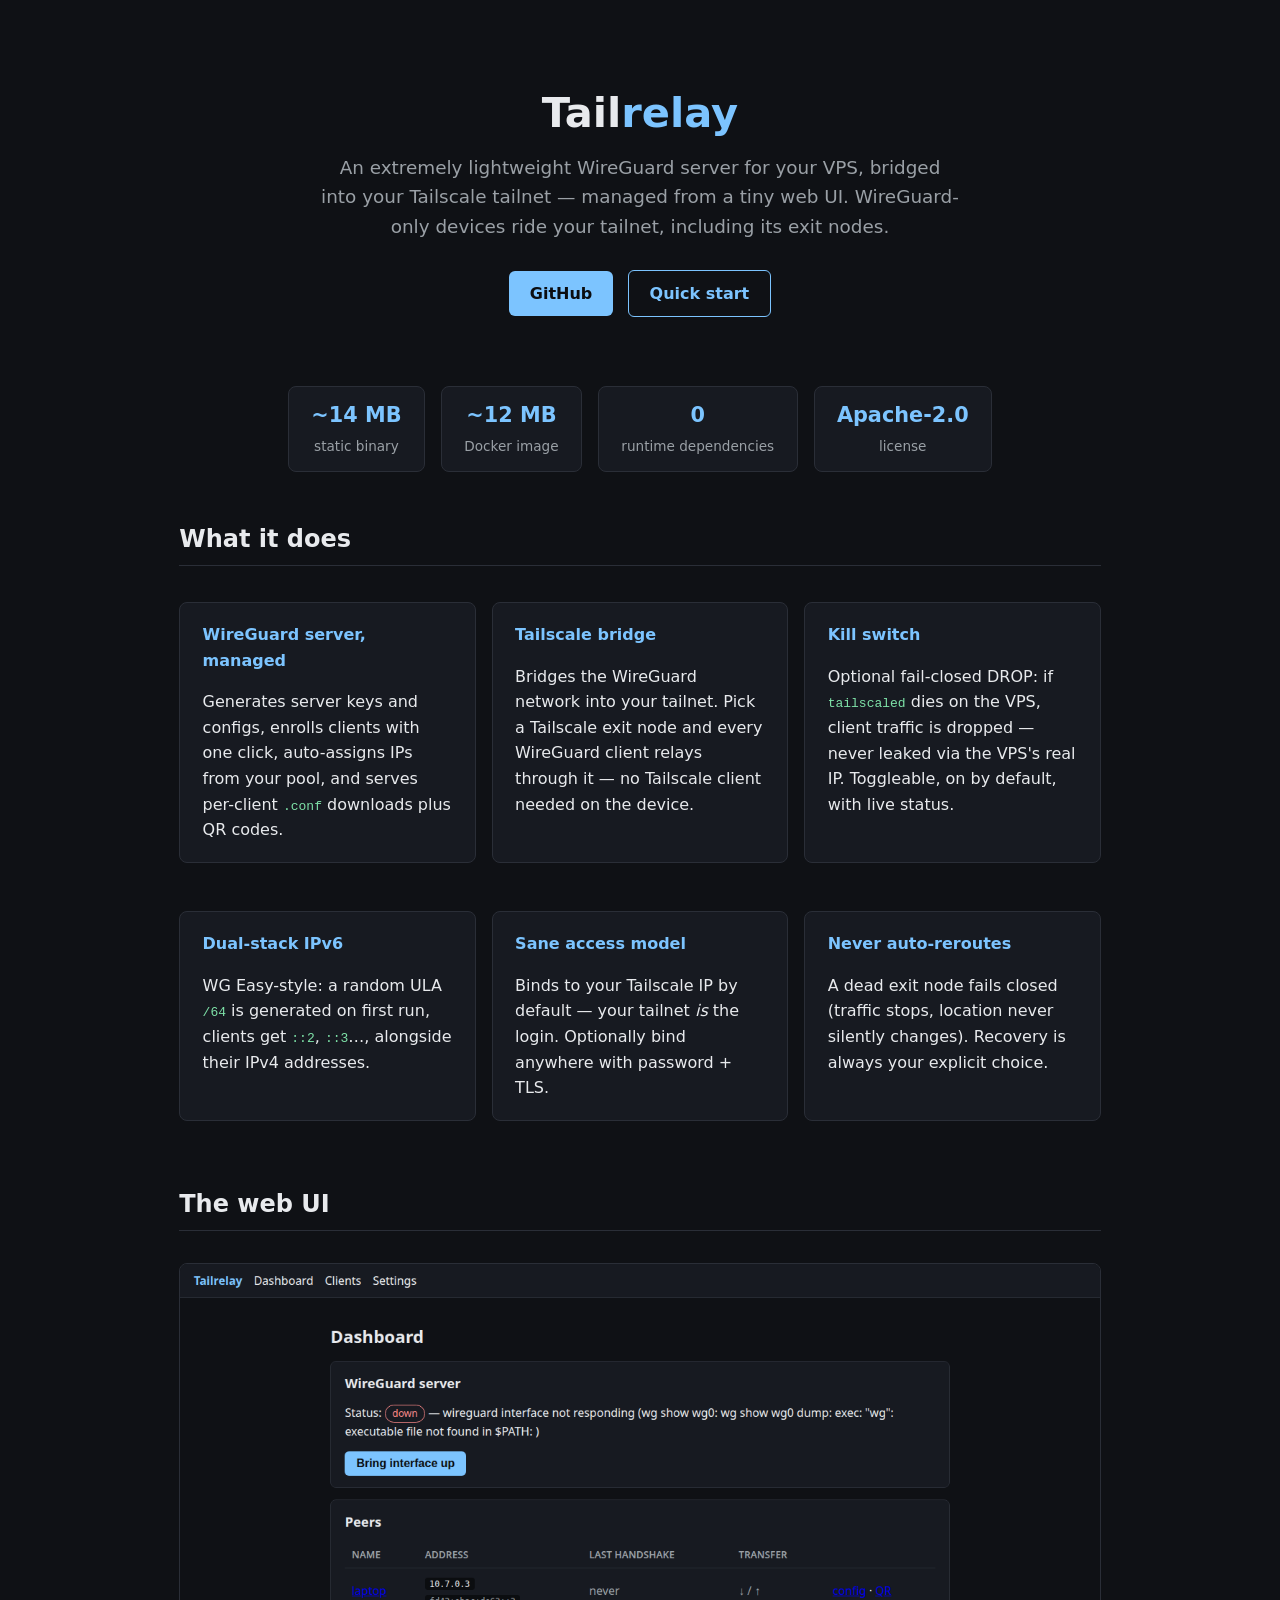
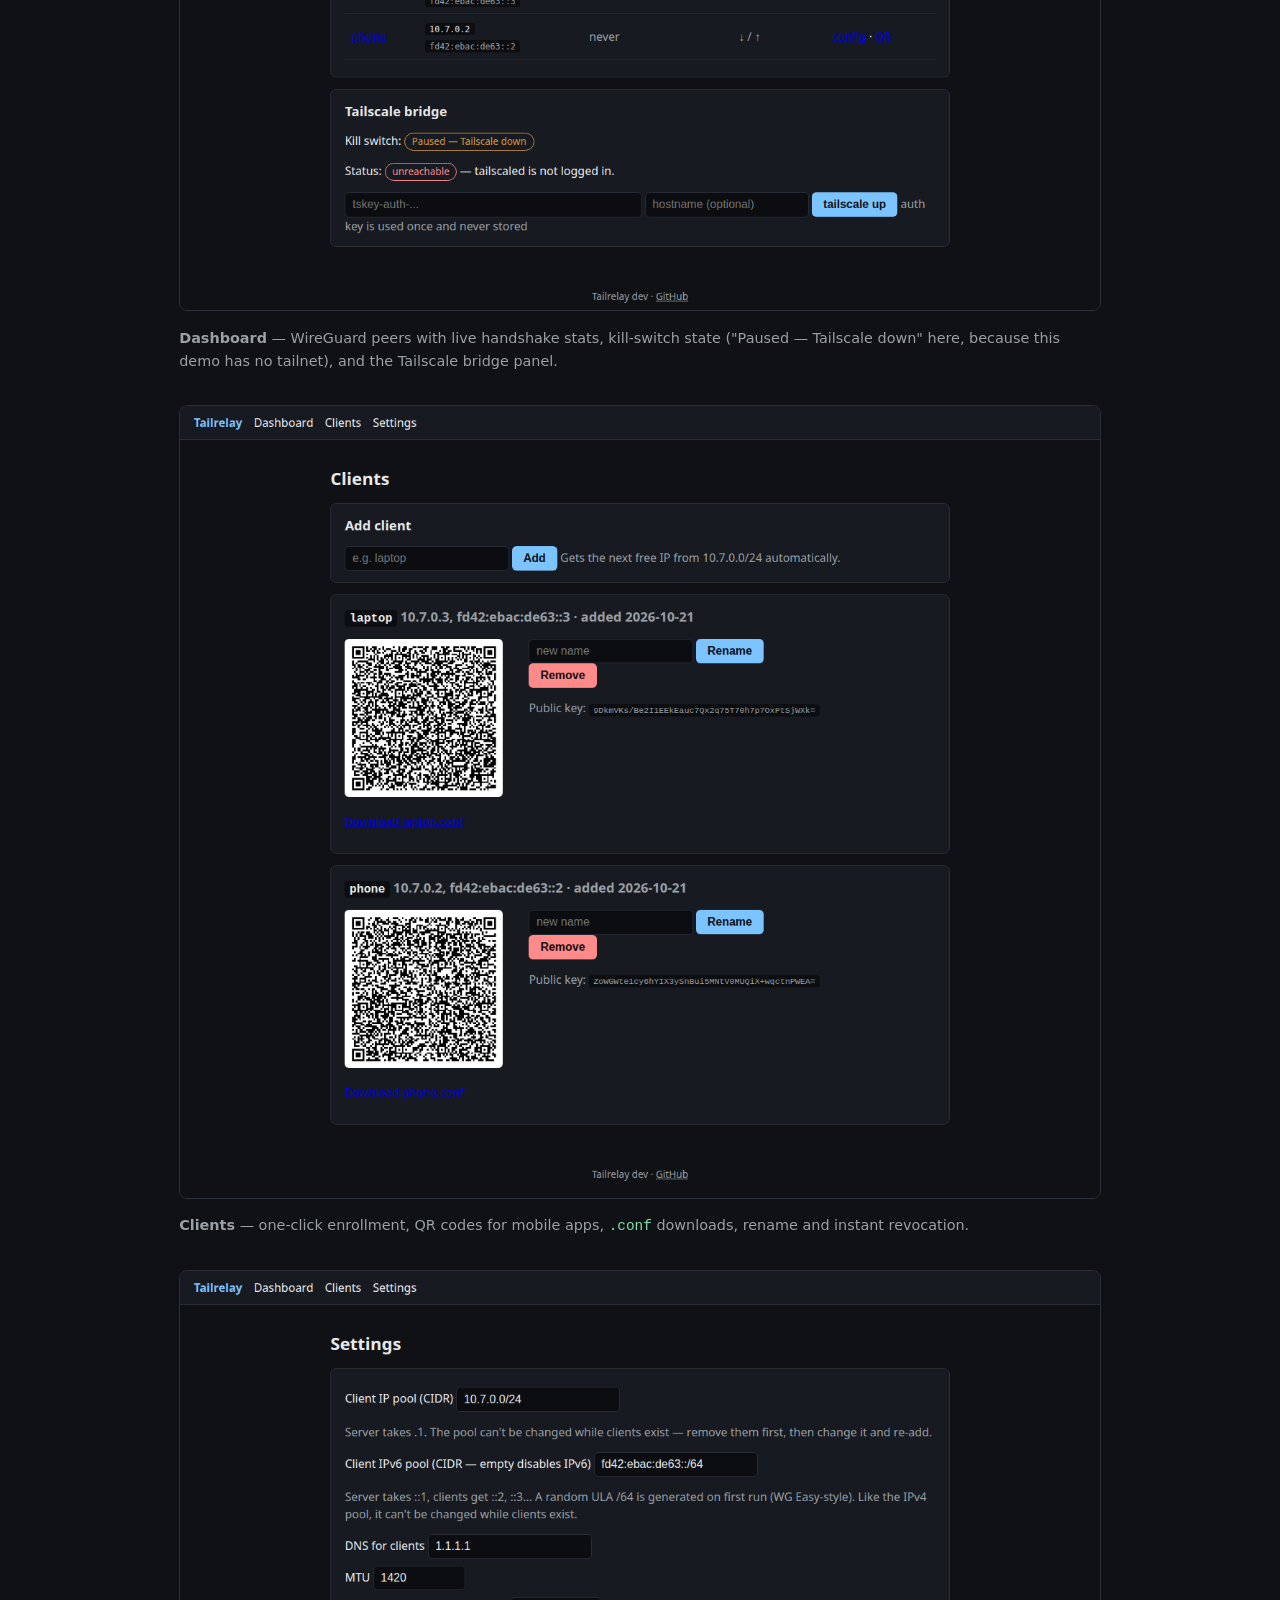
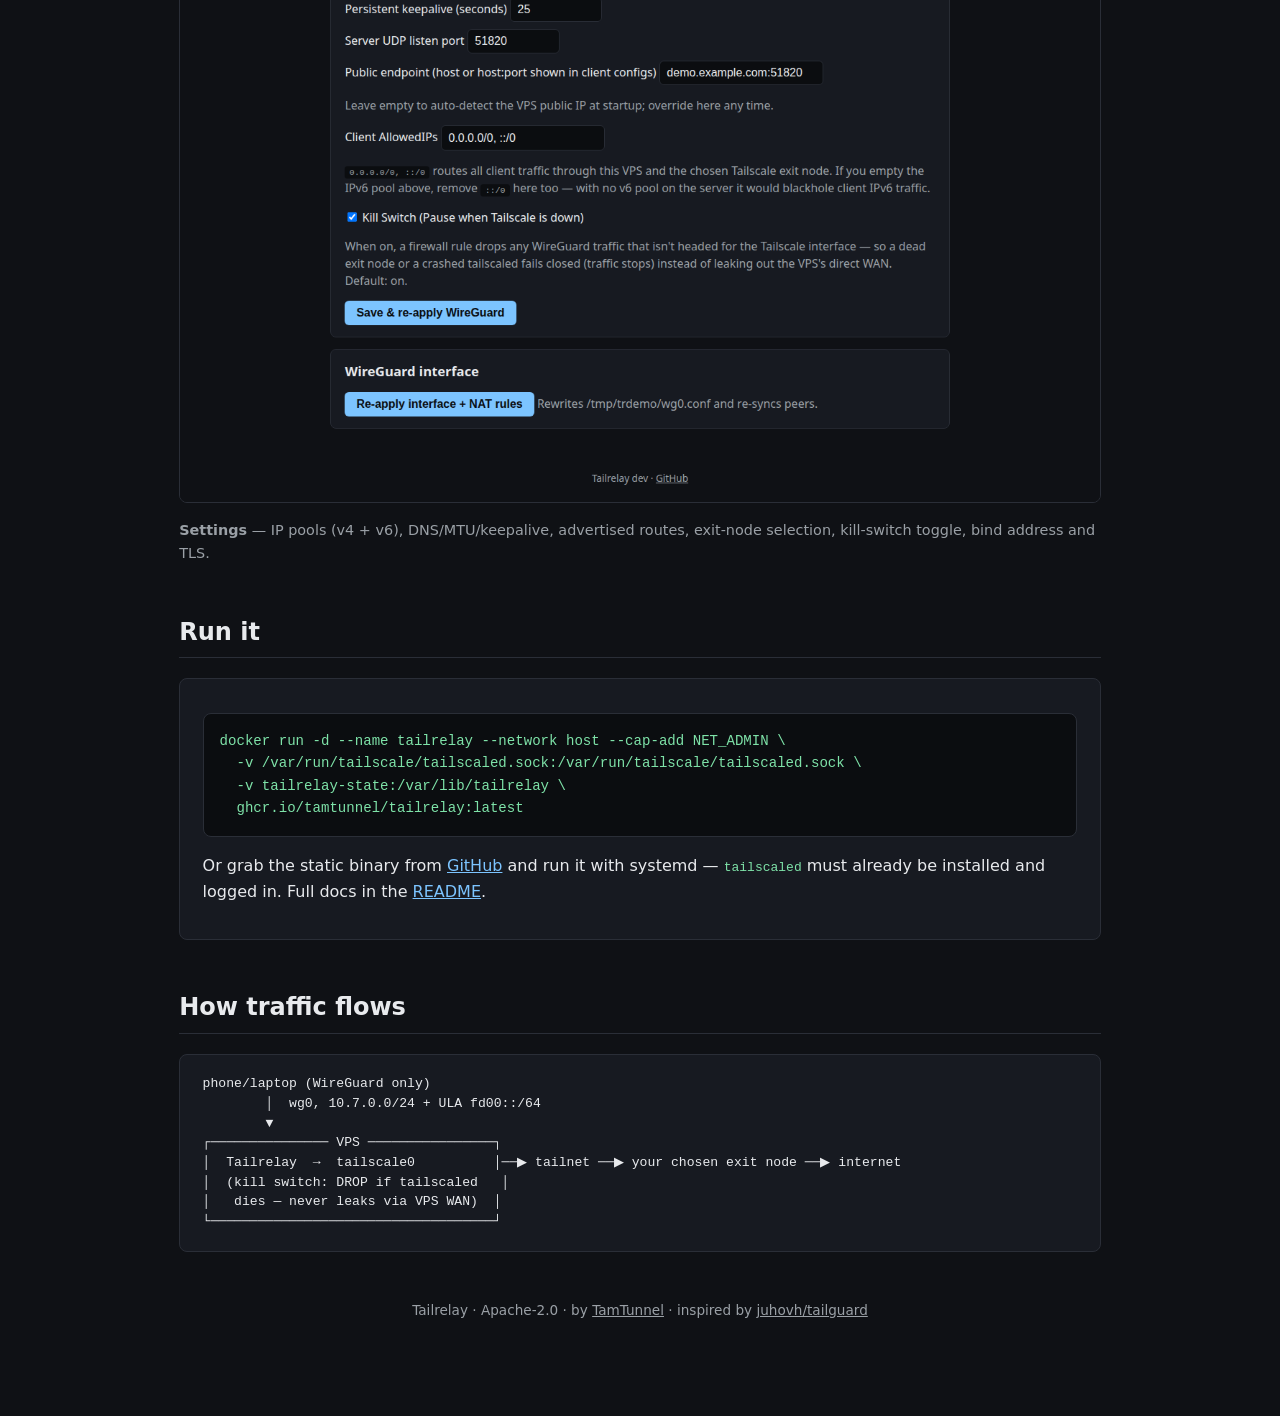
==== index.html @ c0a0df58 "docs: Tailrelay demo site (real UI screenshots)" ====
<!DOCTYPE html>
<html lang="en">
<head>
<meta charset="utf-8">
<meta name="viewport" content="width=device-width, initial-scale=1">
<title>Tailrelay — lightweight WireGuard server + Tailscale bridge</title>
<style>
:root { --bg:#0f1115; --card:#171a21; --fg:#e8eaed; --dim:#9aa0a6; --accent:#7cc4ff; --ok:#7ee2a8; --line:#2a2e37; }
* { box-sizing:border-box; }
body { background:var(--bg); color:var(--fg); font-family:system-ui,-apple-system,sans-serif; margin:0; line-height:1.6; }
main { max-width:960px; margin:0 auto; padding:2rem 1.2rem 4rem; }
.hero { text-align:center; padding:3rem 0 2rem; }
.hero h1 { font-size:2.6rem; margin:0 0 .4rem; }
.hero h1 span { color:var(--accent); }
.hero p.tag { color:var(--dim); font-size:1.15rem; max-width:640px; margin:0 auto 1.5rem; }
.btns a { display:inline-block; background:var(--accent); color:#0b0d10; font-weight:700; border-radius:6px; padding:.6rem 1.3rem; margin:.3rem; text-decoration:none; }
.btns a.ghost { background:none; color:var(--accent); border:1px solid var(--accent); }
.stats { display:flex; gap:1rem; justify-content:center; flex-wrap:wrap; margin:2rem 0; }
.stat { background:var(--card); border:1px solid var(--line); border-radius:8px; padding:.8rem 1.4rem; text-align:center; }
.stat b { display:block; font-size:1.3rem; color:var(--accent); }
.stat span { color:var(--dim); font-size:.85rem; }
h2 { margin-top:3rem; border-bottom:1px solid var(--line); padding-bottom:.4rem; }
.card { background:var(--card); border:1px solid var(--line); border-radius:8px; padding:1.2rem 1.4rem; margin:1rem 0; }
.grid { display:grid; grid-template-columns:repeat(auto-fit,minmax(260px,1fr)); gap:1rem; }
.grid .card h3 { margin-top:0; color:var(--accent); font-size:1rem; }
.shot { margin:2rem 0; }
.shot img { width:100%; border:1px solid var(--line); border-radius:8px; }
.shot p { color:var(--dim); font-size:.9rem; margin:.5rem 0 0; }
pre { background:#0b0d10; border:1px solid var(--line); border-radius:8px; padding:1rem; overflow-x:auto; font-size:.88rem; }
code { color:var(--ok); }
.diagram { font-family:monospace; white-space:pre; font-size:.82rem; line-height:1.5; }
footer { text-align:center; color:var(--dim); padding:2rem; font-size:.85rem; }
footer a { color:var(--dim); }
a { color:var(--accent); }
</style>
</head>
<body>
<main>
<div class="hero">
<h1>Tail<span>relay</span></h1>
<p class="tag">An extremely lightweight WireGuard server for your VPS, bridged into your Tailscale tailnet — managed from a tiny web UI. WireGuard-only devices ride your tailnet, including its exit nodes.</p>
<div class="btns">
<a href="https://github.com/TamTunnel/TailRelay">GitHub</a>
<a class="ghost" href="https://github.com/TamTunnel/TailRelay#quick-start">Quick start</a>
</div>
</div>

<div class="stats">
<div class="stat"><b>~14 MB</b><span>static binary</span></div>
<div class="stat"><b>~12 MB</b><span>Docker image</span></div>
<div class="stat"><b>0</b><span>runtime dependencies</span></div>
<div class="stat"><b>Apache-2.0</b><span>license</span></div>
</div>

<h2>What it does</h2>
<div class="grid">
<div class="card"><h3>WireGuard server, managed</h3>Generates server keys and configs, enrolls clients with one click, auto-assigns IPs from your pool, and serves per-client <code>.conf</code> downloads plus QR codes.</div>
<div class="card"><h3>Tailscale bridge</h3>Bridges the WireGuard network into your tailnet. Pick a Tailscale exit node and every WireGuard client relays through it — no Tailscale client needed on the device.</div>
<div class="card"><h3>Kill switch</h3>Optional fail-closed DROP: if <code>tailscaled</code> dies on the VPS, client traffic is dropped — never leaked via the VPS's real IP. Toggleable, on by default, with live status.</div>
<div class="card"><h3>Dual-stack IPv6</h3>WG Easy-style: a random ULA <code>/64</code> is generated on first run, clients get <code>::2</code>, <code>::3</code>…, alongside their IPv4 addresses.</div>
<div class="card"><h3>Sane access model</h3>Binds to your Tailscale IP by default — your tailnet <em>is</em> the login. Optionally bind anywhere with password + TLS.</div>
<div class="card"><h3>Never auto-reroutes</h3>A dead exit node fails closed (traffic stops, location never silently changes). Recovery is always your explicit choice.</div>
</div>

<h2>The web UI</h2>
<div class="shot">
<img src="dashboard.png" alt="Tailrelay dashboard: WireGuard peers, kill switch status, Tailscale bridge">
<p><b>Dashboard</b> — WireGuard peers with live handshake stats, kill-switch state ("Paused — Tailscale down" here, because this demo has no tailnet), and the Tailscale bridge panel.</p>
</div>
<div class="shot">
<img src="clients.png" alt="Tailrelay clients page: QR codes and config downloads">
<p><b>Clients</b> — one-click enrollment, QR codes for mobile apps, <code>.conf</code> downloads, rename and instant revocation.</p>
</div>
<div class="shot">
<img src="settings.png" alt="Tailrelay settings page">
<p><b>Settings</b> — IP pools (v4 + v6), DNS/MTU/keepalive, advertised routes, exit-node selection, kill-switch toggle, bind address and TLS.</p>
</div>

<h2>Run it</h2>
<div class="card">
<pre><code>docker run -d --name tailrelay --network host --cap-add NET_ADMIN \
  -v /var/run/tailscale/tailscaled.sock:/var/run/tailscale/tailscaled.sock \
  -v tailrelay-state:/var/lib/tailrelay \
  ghcr.io/tamtunnel/tailrelay:latest</code></pre>
<p>Or grab the static binary from <a href="https://github.com/TamTunnel/TailRelay">GitHub</a> and run it with systemd — <code>tailscaled</code> must already be installed and logged in. Full docs in the <a href="https://github.com/TamTunnel/TailRelay#quick-start">README</a>.</p>
</div>

<h2>How traffic flows</h2>
<div class="card"><div class="diagram">phone/laptop (WireGuard only)
        │  wg0, 10.7.0.0/24 + ULA fd00::/64
        ▼
┌─────────────── VPS ────────────────┐
│  Tailrelay  →  tailscale0          │──▶ tailnet ──▶ your chosen exit node ──▶ internet
│  (kill switch: DROP if tailscaled   │
│   dies — never leaks via VPS WAN)  │
└────────────────────────────────────┘</div></div>

<footer>
Tailrelay · Apache-2.0 · by <a href="https://github.com/TamTunnel">TamTunnel</a> · inspired by <a href="https://github.com/juhovh/tailguard">juhovh/tailguard</a>
</footer>
</main>
</body>
</html>
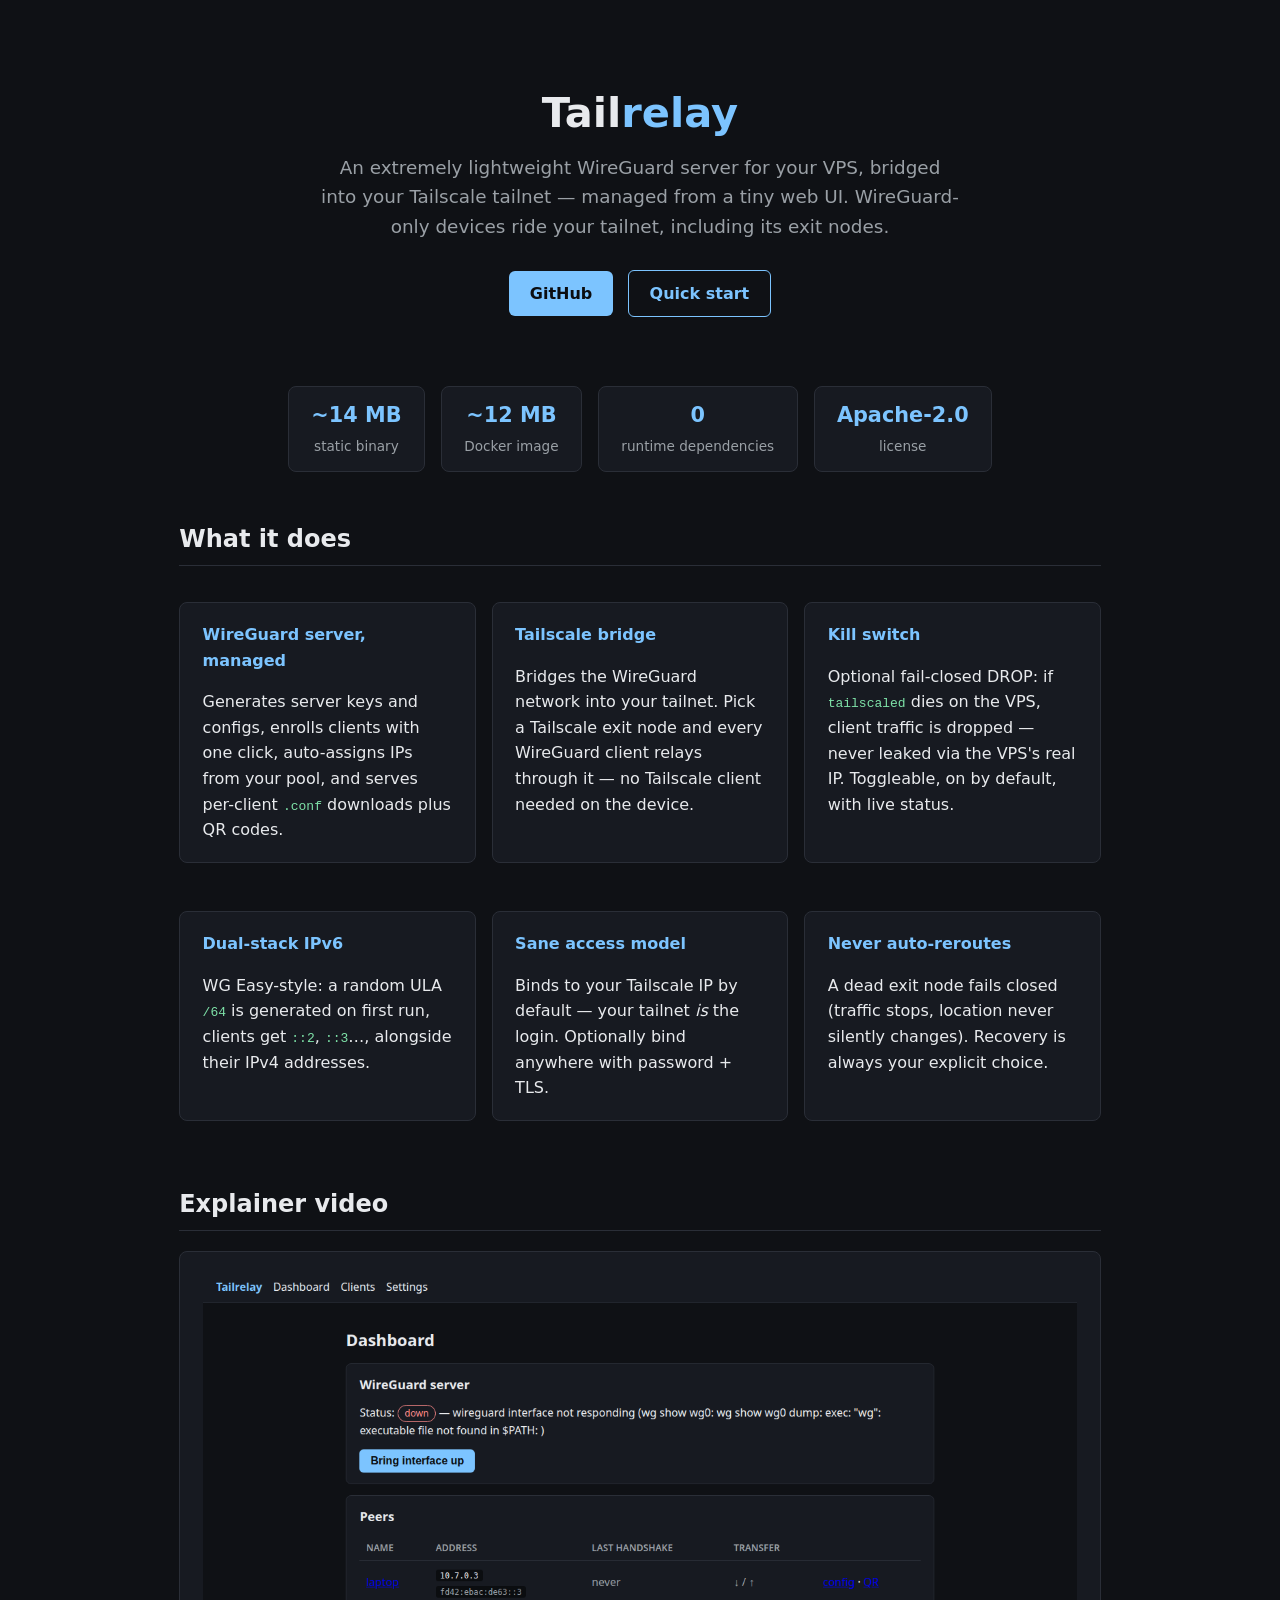
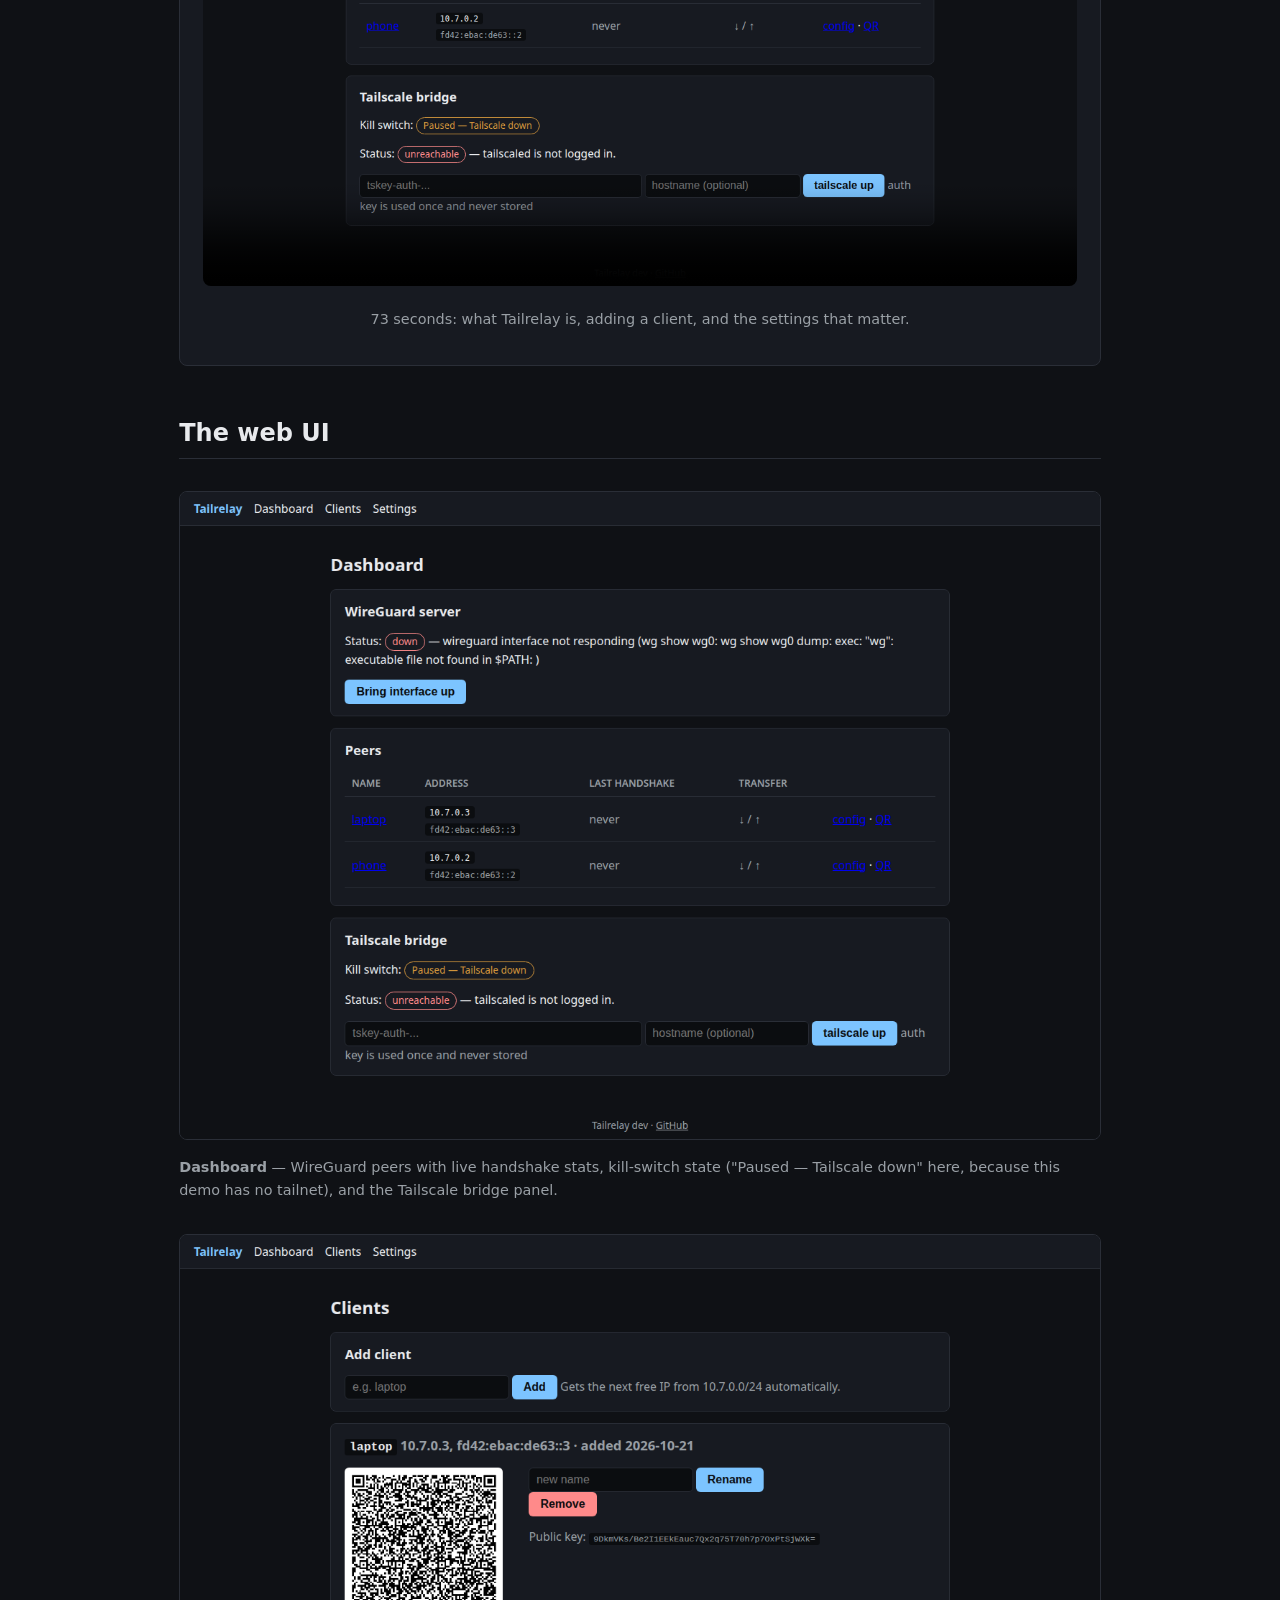
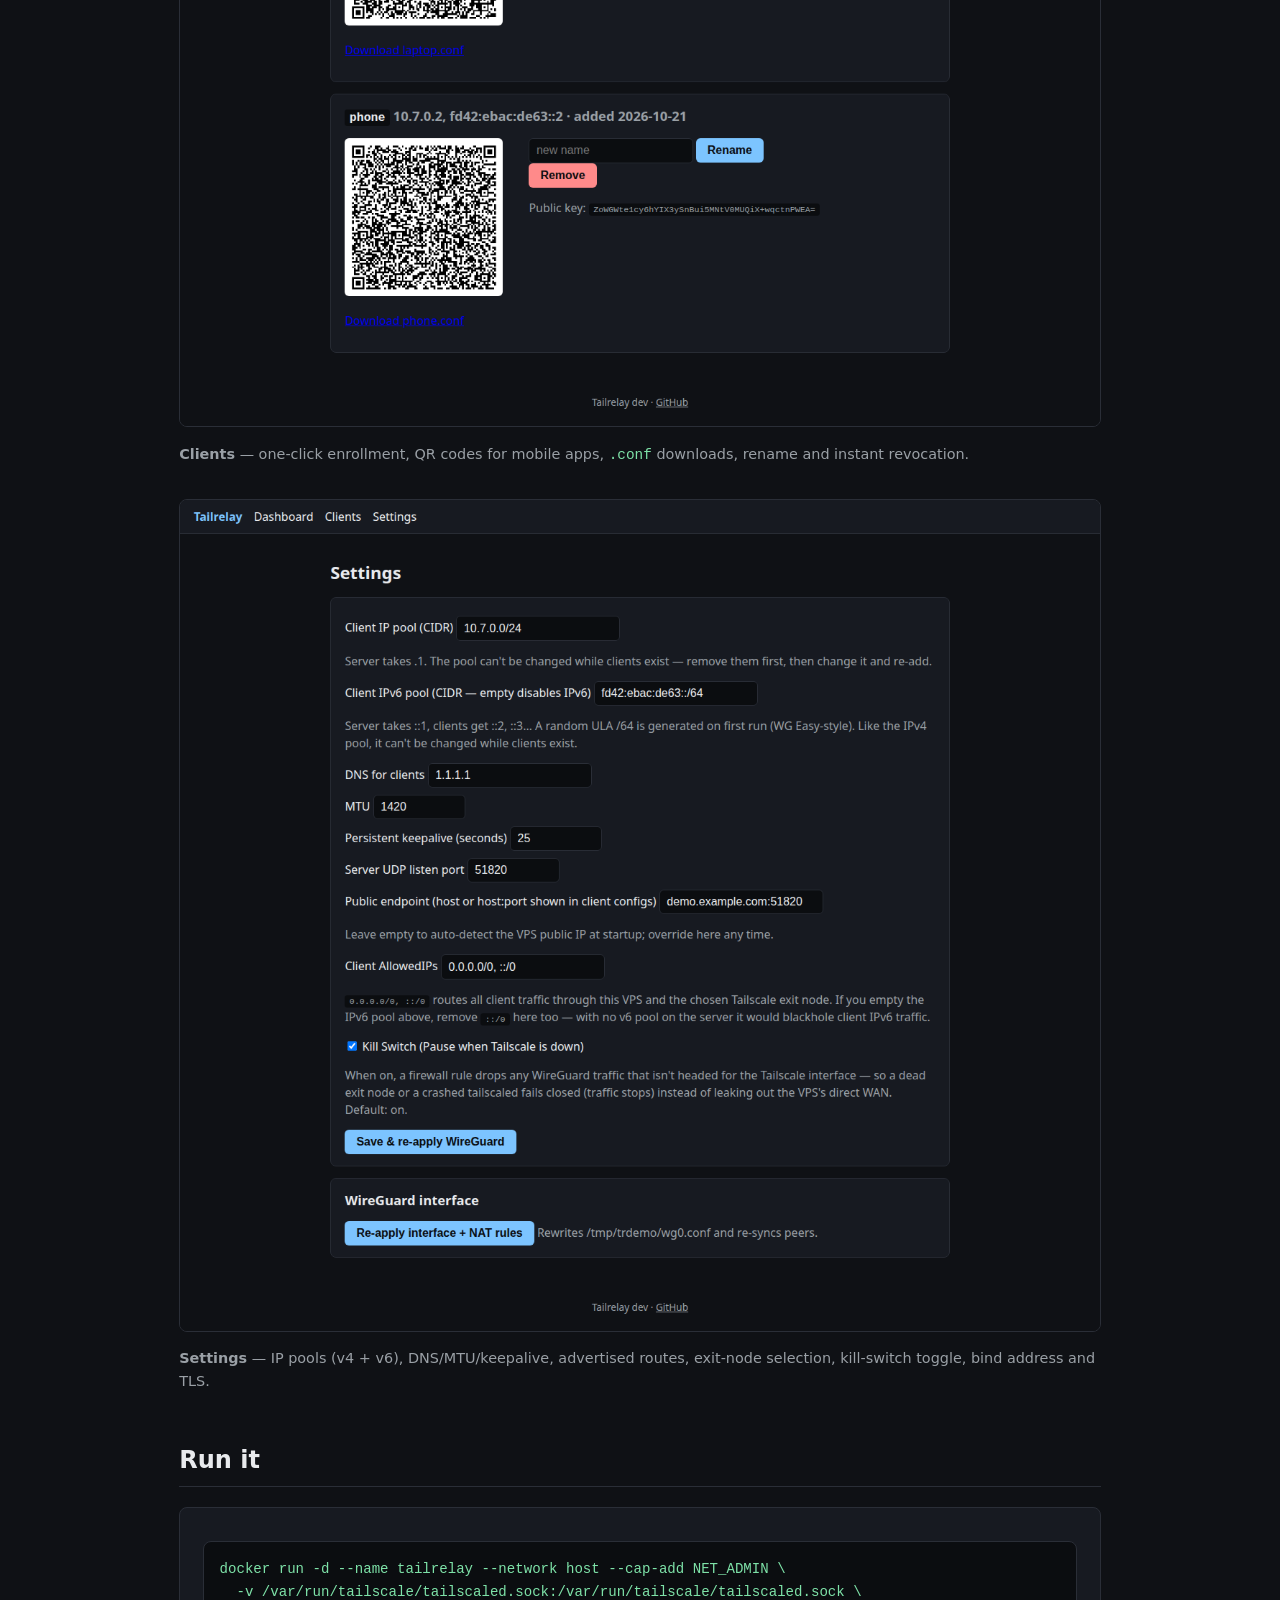
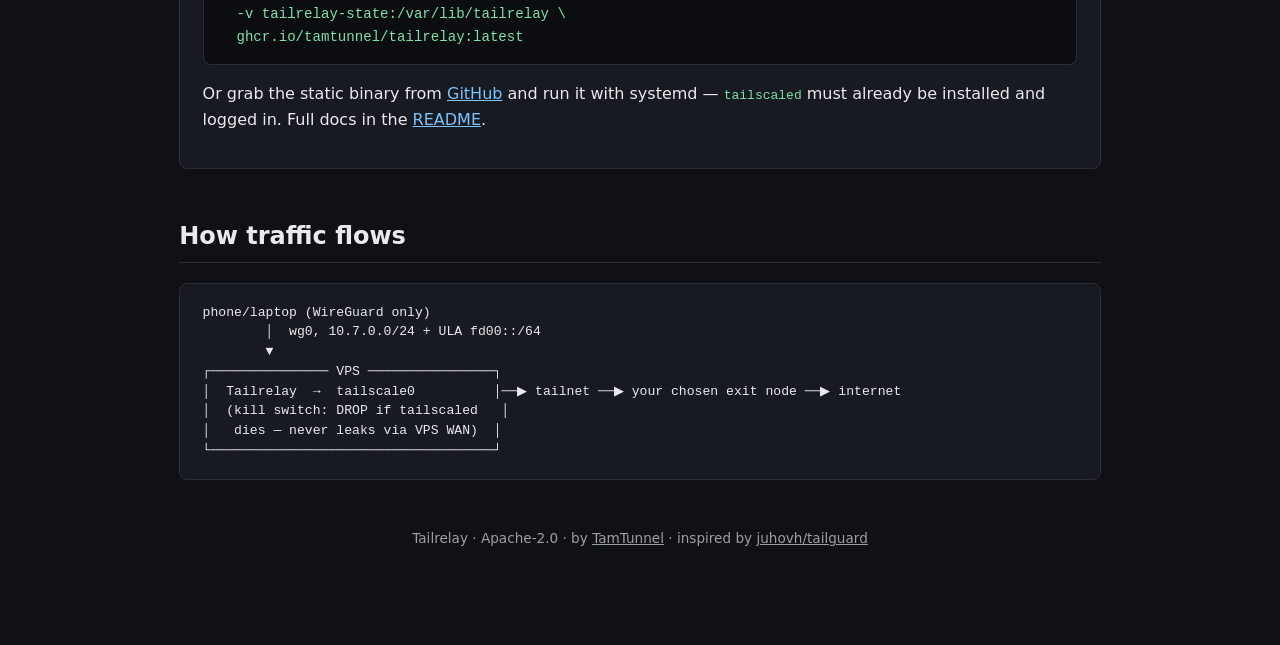
==== commit b42123e7: "docs: add explainer video to demo site" ====
--- a/index.html
+++ b/index.html
@@ -62,6 +62,15 @@
 <div class="card"><h3>Never auto-reroutes</h3>A dead exit node fails closed (traffic stops, location never silently changes). Recovery is always your explicit choice.</div>
 </div>
 
+<h2 id="video">Explainer video</h2>
+<div class="card" style="text-align:center">
+<video controls preload="metadata" style="width:100%;border-radius:8px" poster="dashboard.png">
+<source src="tailrelay-explainer.mp4" type="video/mp4">
+Your browser doesn't support the video tag — <a href="tailrelay-explainer.mp4">download the mp4</a>.
+</video>
+<p style="color:var(--dim);font-size:.9rem">73 seconds: what Tailrelay is, adding a client, and the settings that matter.</p>
+</div>
+
 <h2>The web UI</h2>
 <div class="shot">
 <img src="dashboard.png" alt="Tailrelay dashboard: WireGuard peers, kill switch status, Tailscale bridge">
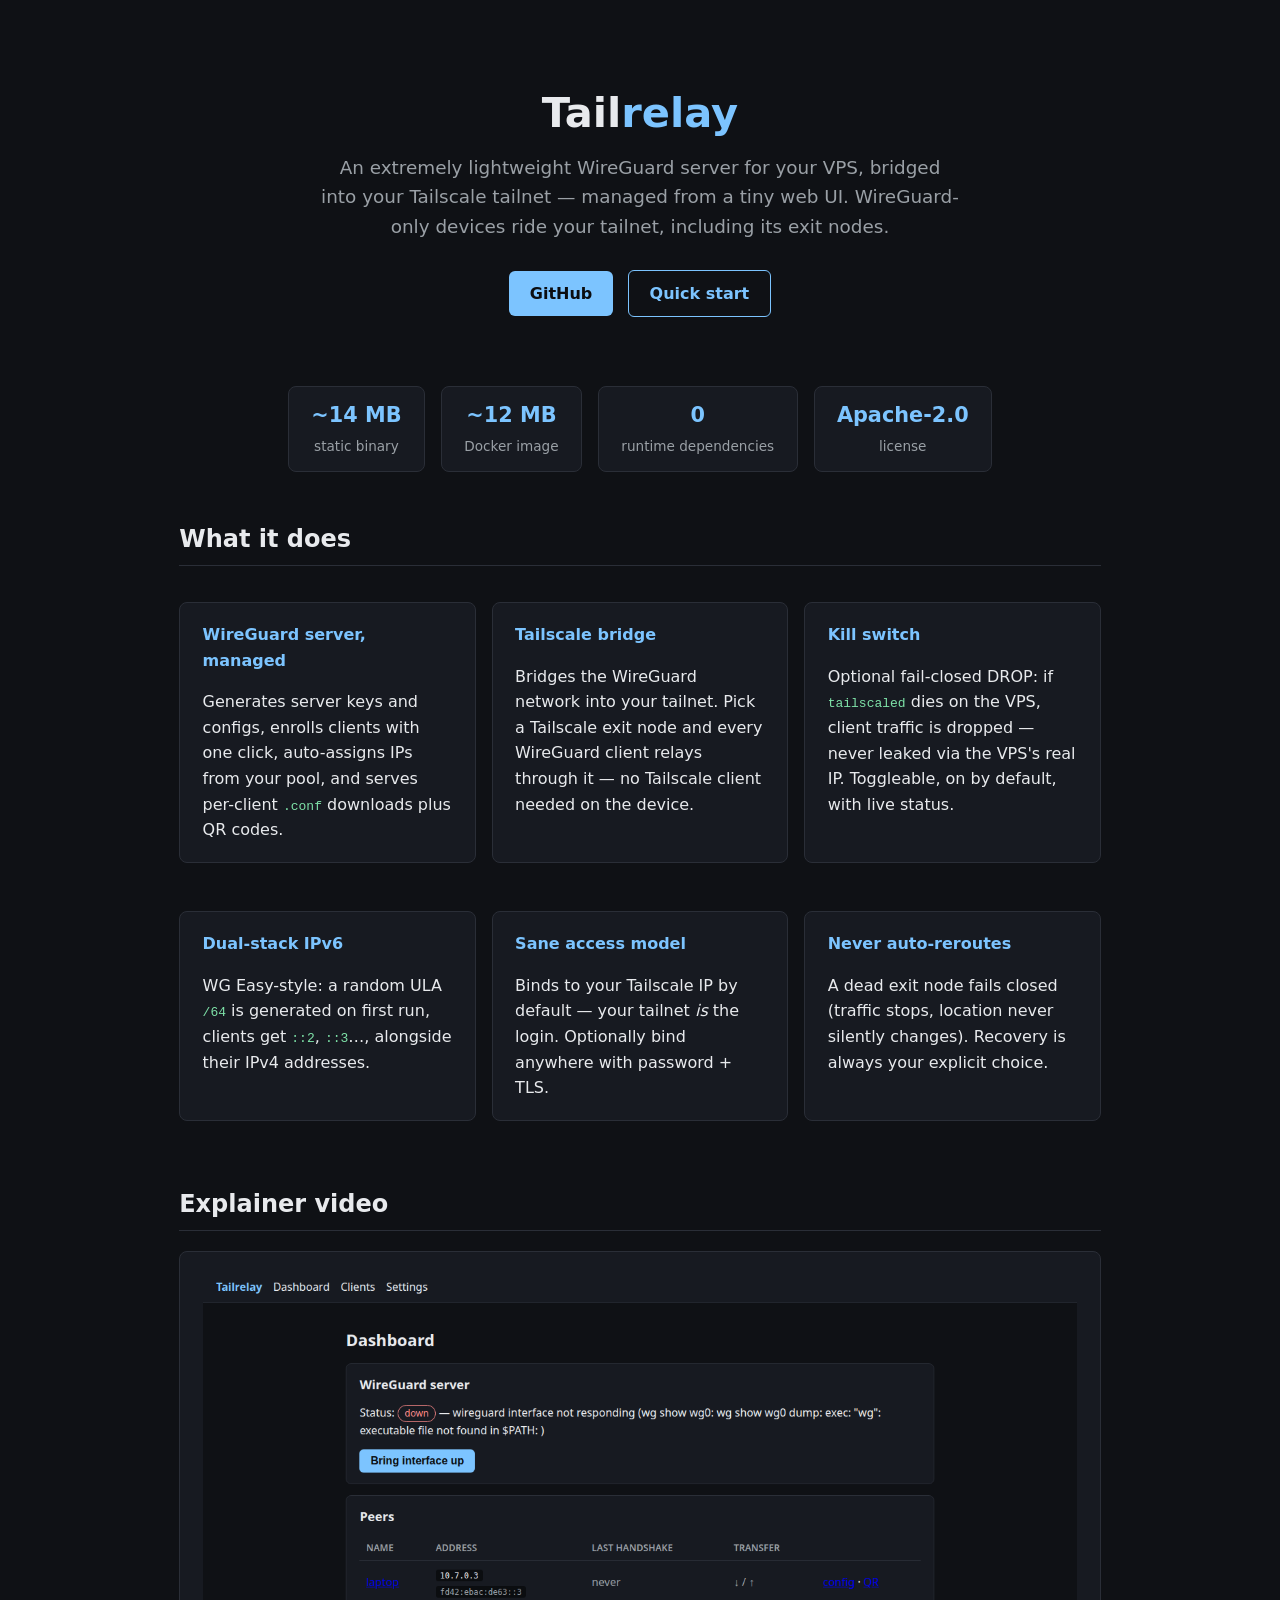
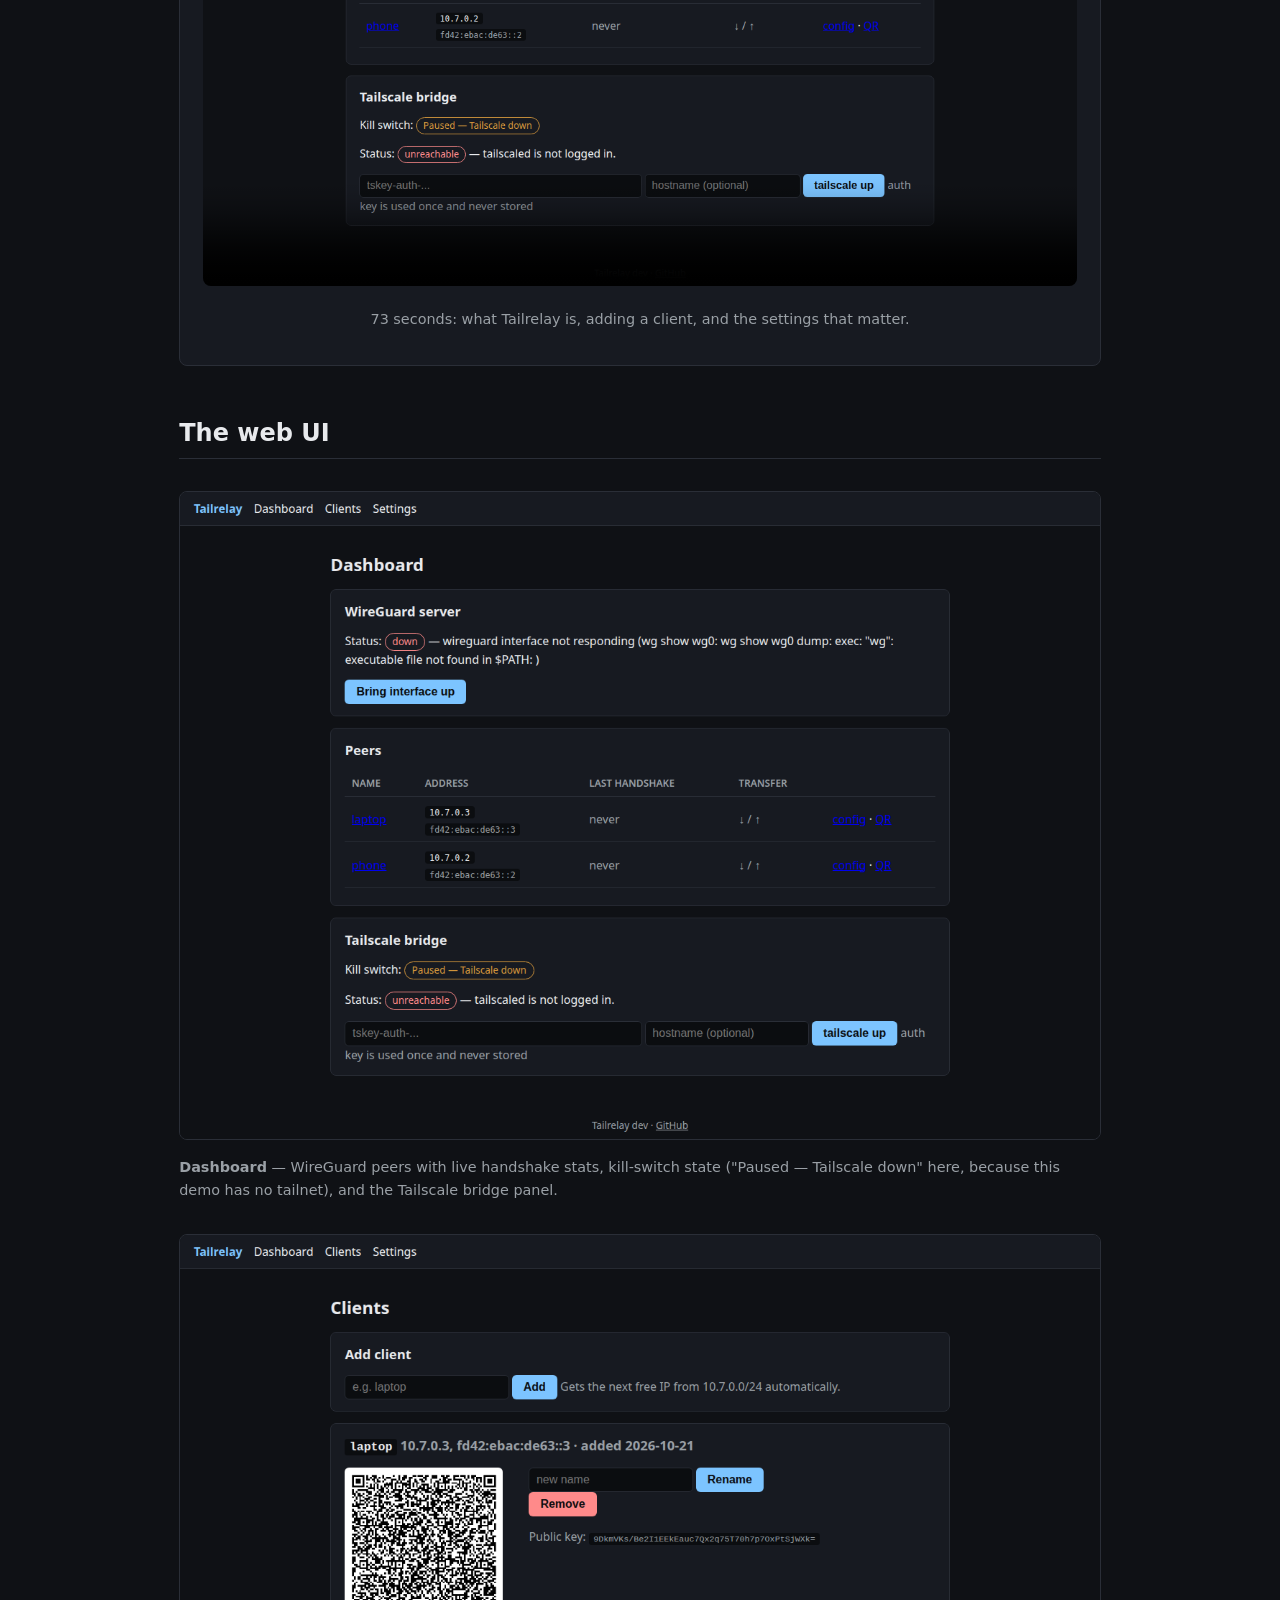
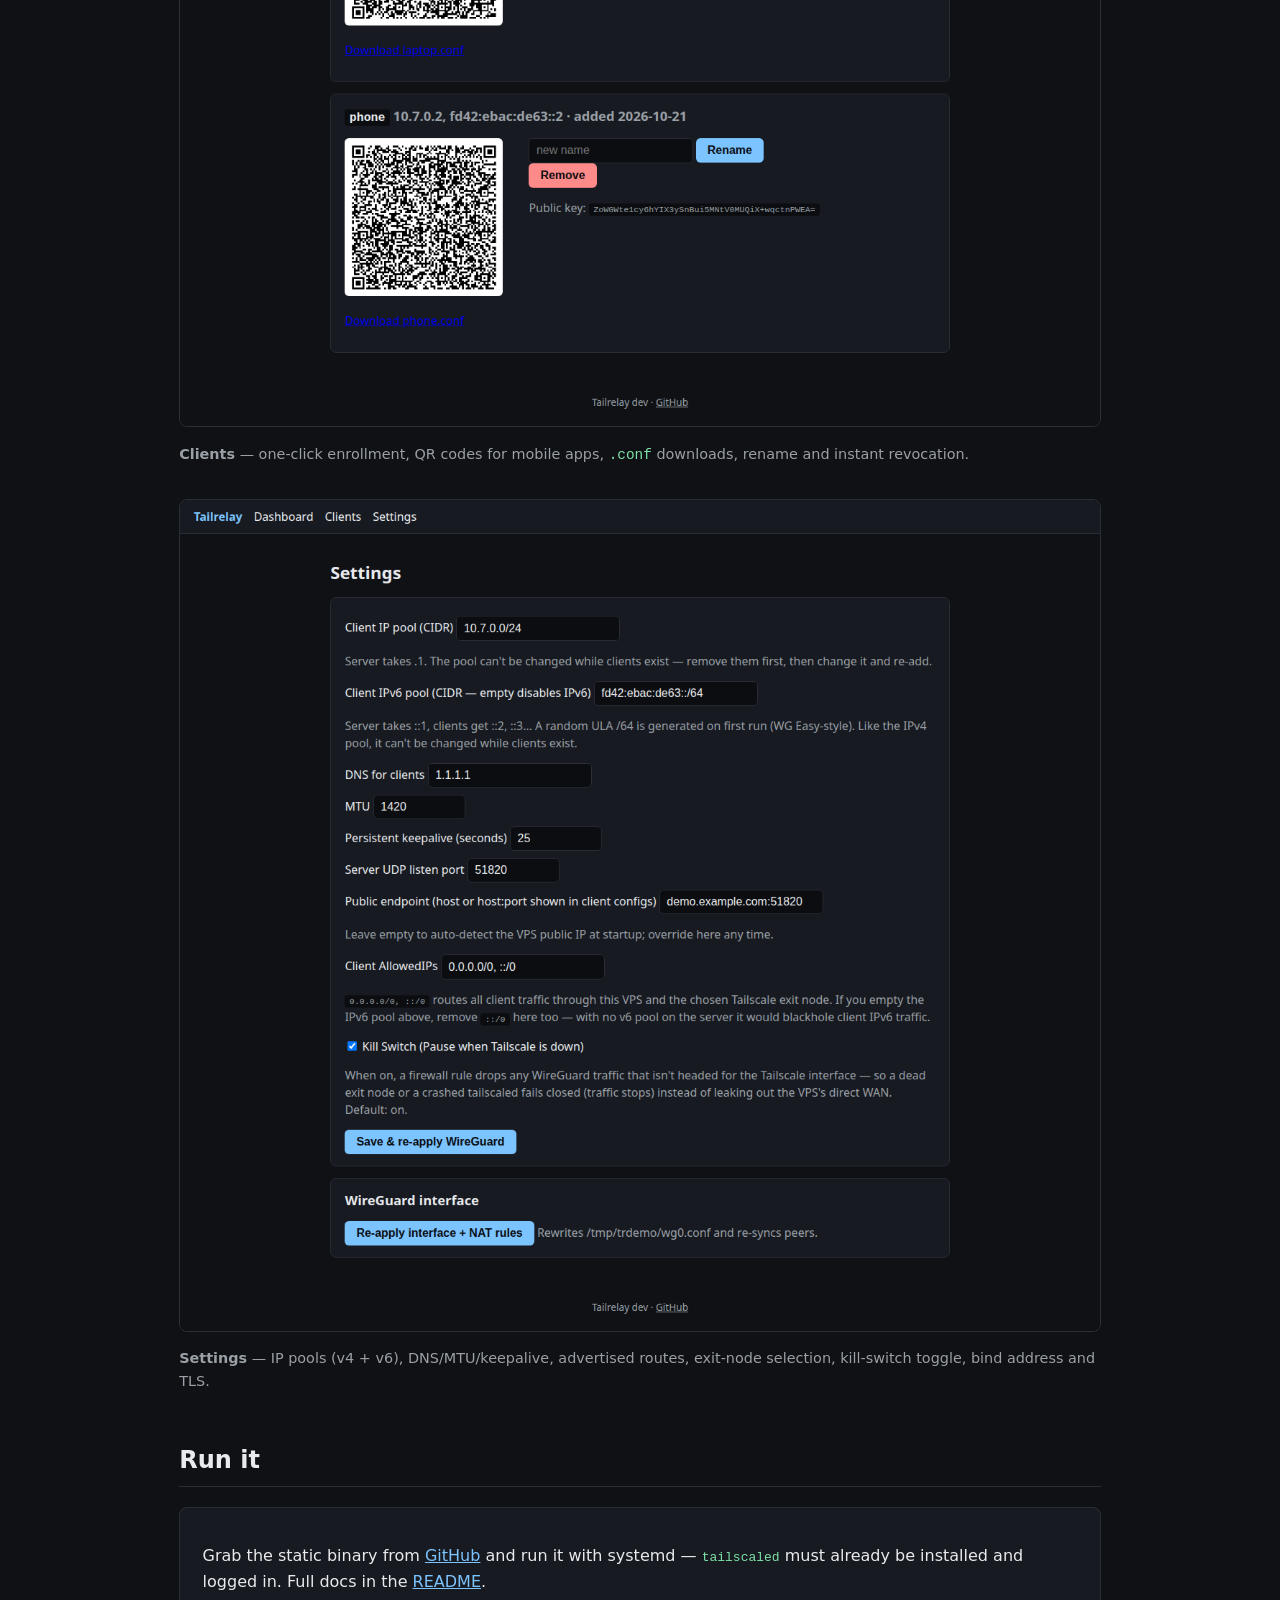
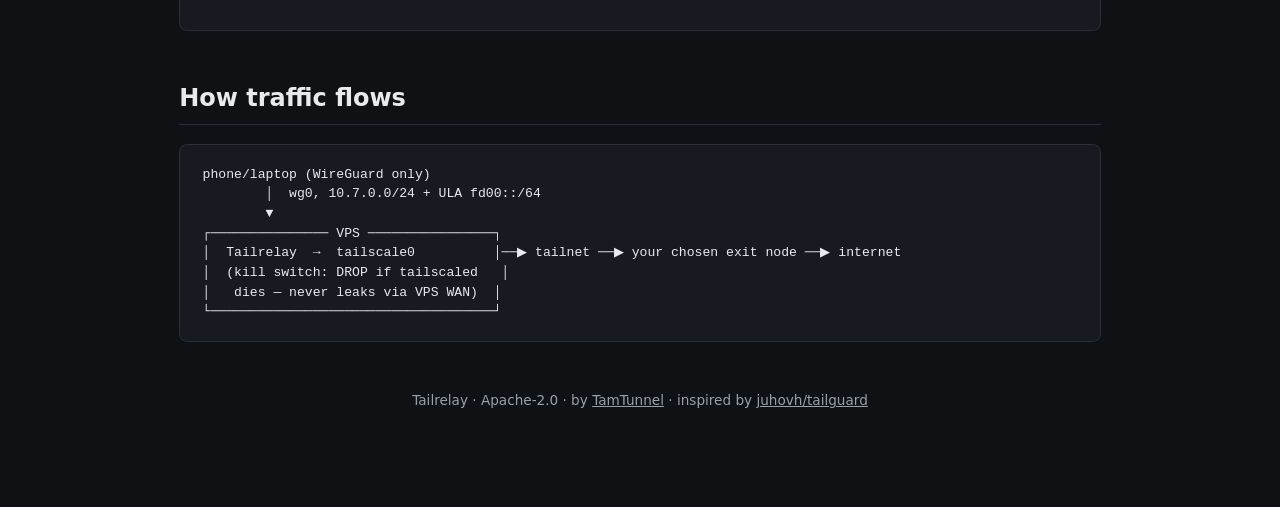
==== commit dfa298e0: "Update index.html" ====
--- a/index.html
+++ b/index.html
@@ -87,11 +87,7 @@
 
 <h2>Run it</h2>
 <div class="card">
-<pre><code>docker run -d --name tailrelay --network host --cap-add NET_ADMIN \
-  -v /var/run/tailscale/tailscaled.sock:/var/run/tailscale/tailscaled.sock \
-  -v tailrelay-state:/var/lib/tailrelay \
-  ghcr.io/tamtunnel/tailrelay:latest</code></pre>
-<p>Or grab the static binary from <a href="https://github.com/TamTunnel/TailRelay">GitHub</a> and run it with systemd — <code>tailscaled</code> must already be installed and logged in. Full docs in the <a href="https://github.com/TamTunnel/TailRelay#quick-start">README</a>.</p>
+<p>Grab the static binary from <a href="https://github.com/TamTunnel/TailRelay">GitHub</a> and run it with systemd — <code>tailscaled</code> must already be installed and logged in. Full docs in the <a href="https://github.com/TamTunnel/TailRelay#quick-start">README</a>.</p>
 </div>
 
 <h2>How traffic flows</h2>
